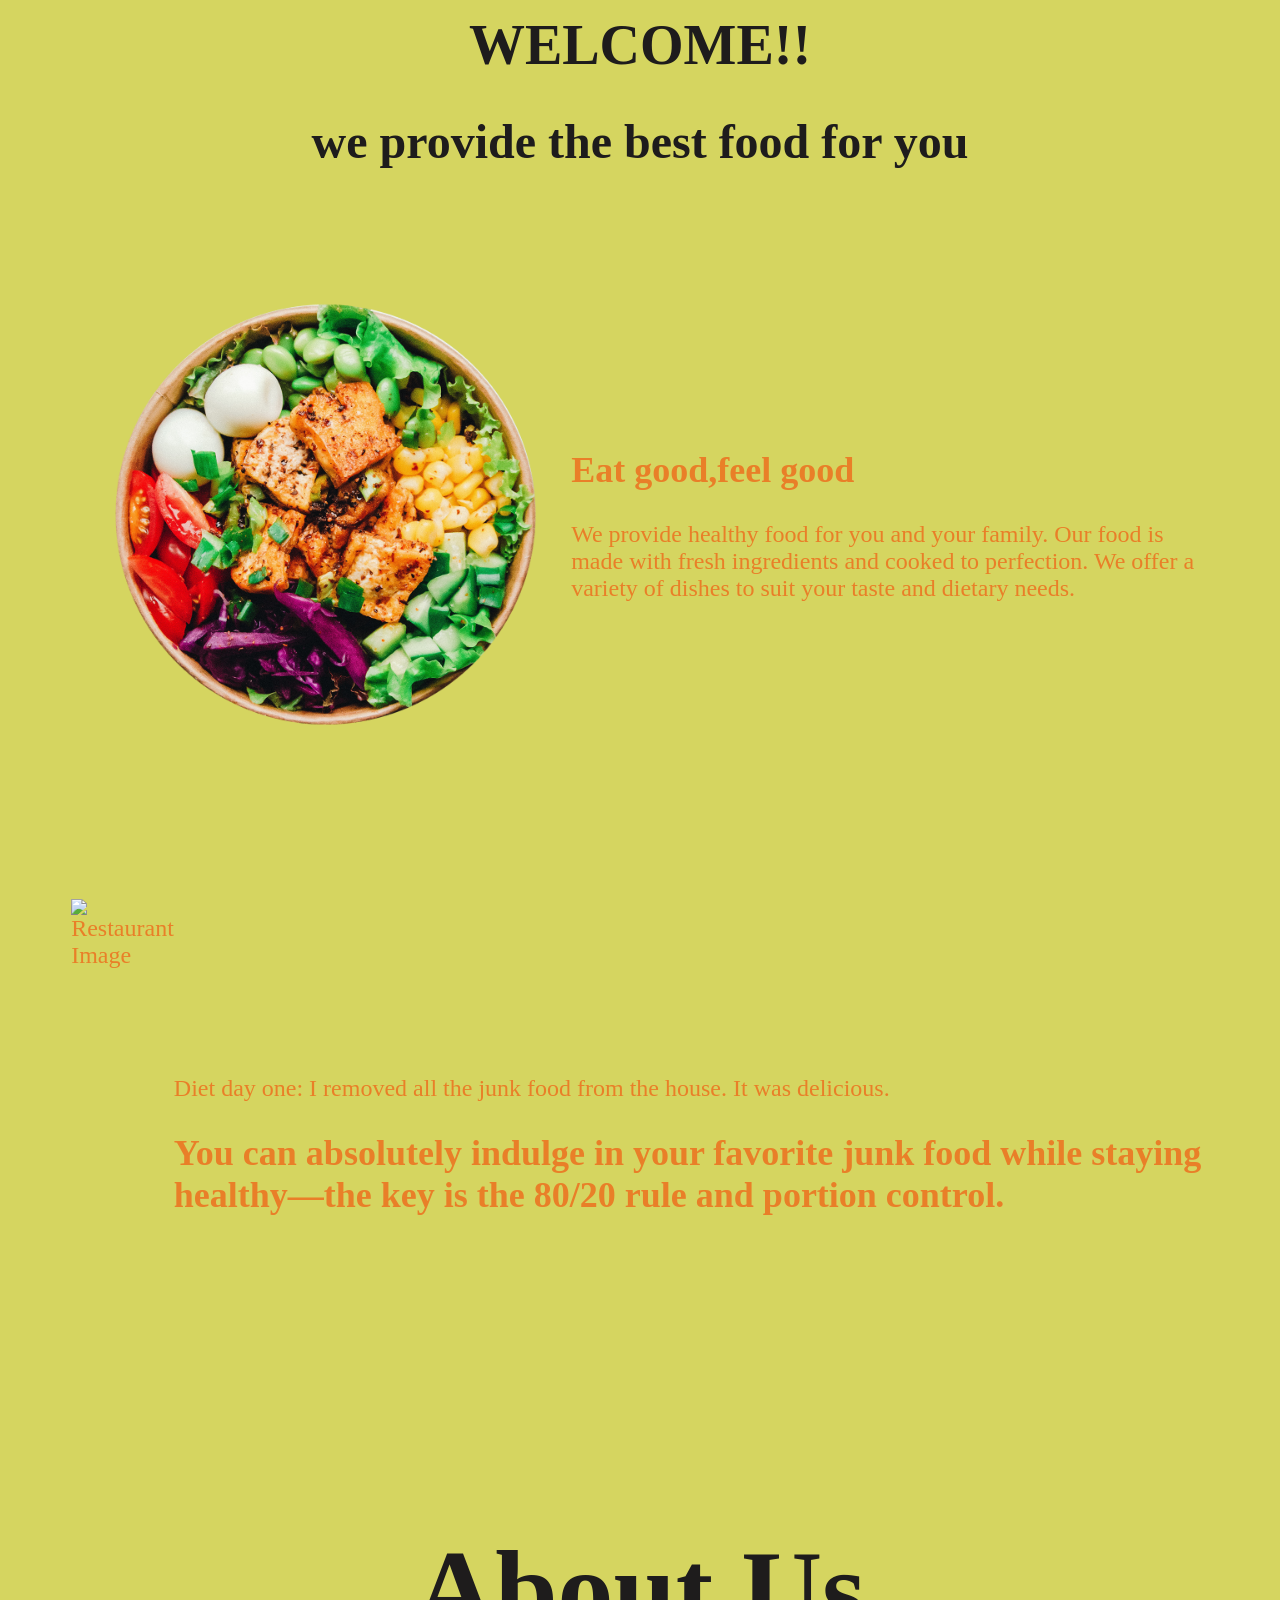
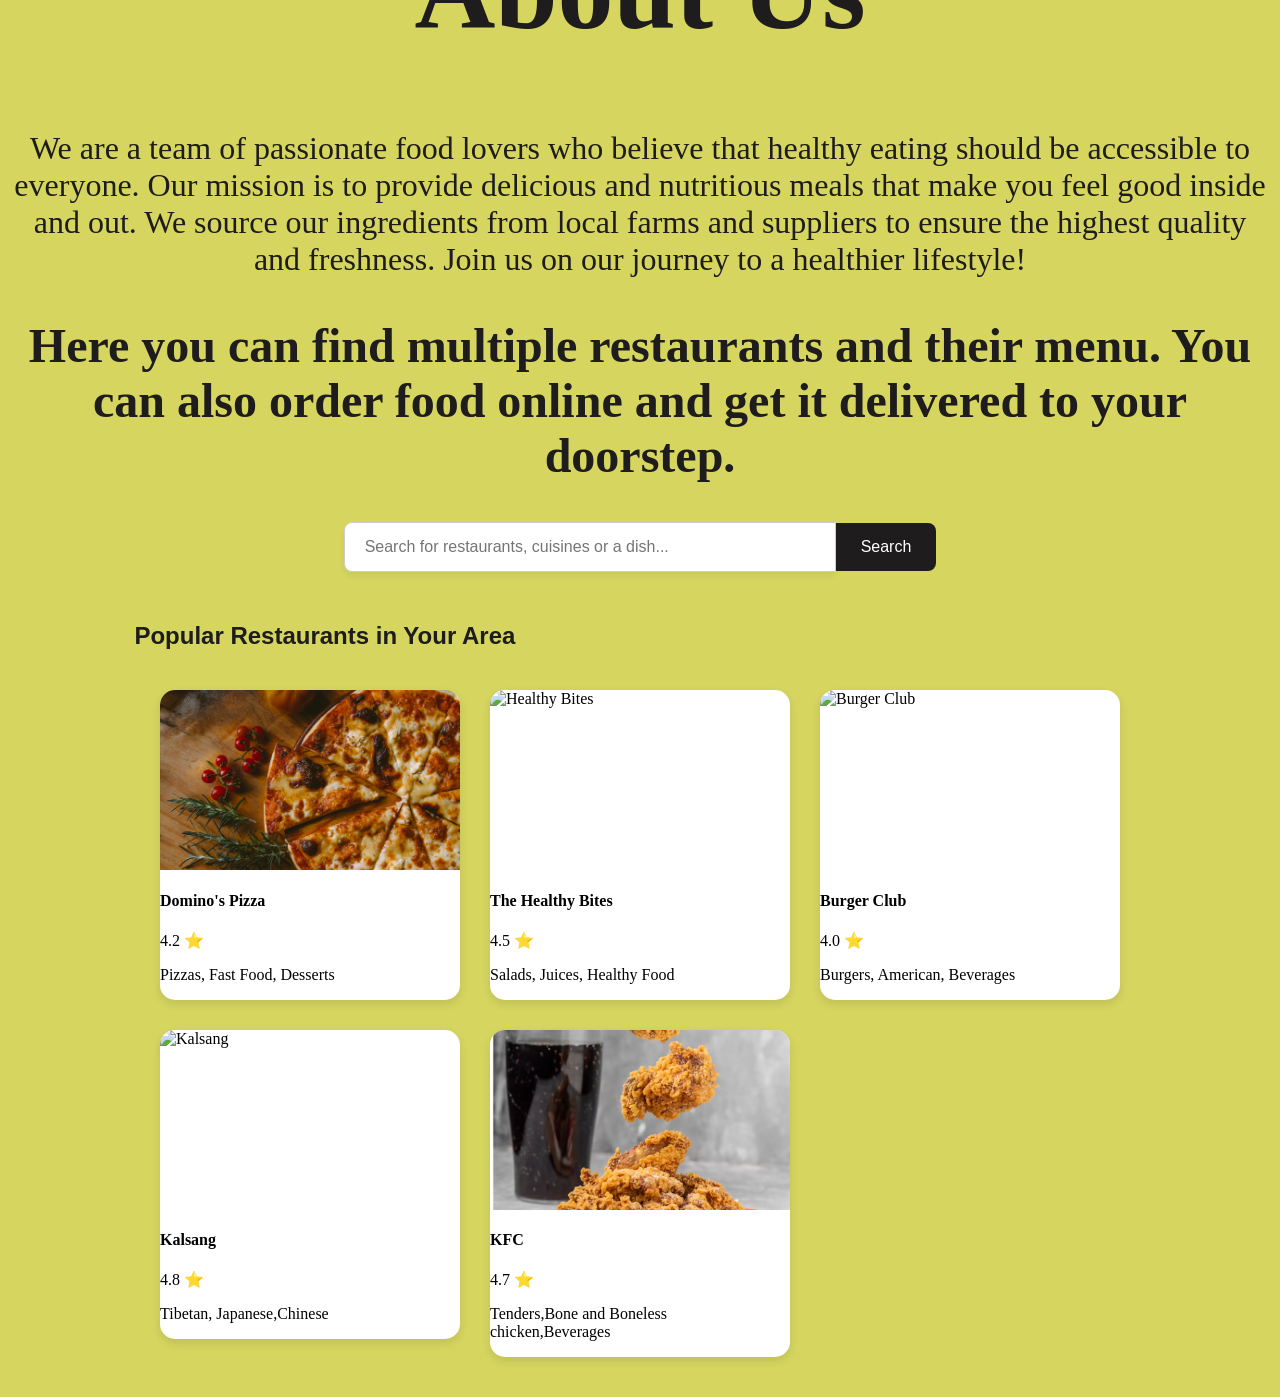
==== index.html @ 192c7100 "main file" ====
<!DOCTYPE html>
<html lang="en">
<head>
    <meta charset="UTF-8">
    <meta name="viewport" content="width=device-width, initial-scale=1.0">
    
    <link rel="stylesheet" href="style.css">
    <title>Restaurants landing page</title>
</head>
<body>
    <h1>WELCOME!!
    </h1>
    <h2 class="subtitle">we provide the best food for you</h2>
    <div class="food-container1">
        <img src="healthy.png" alt="Restaurant Image" height="500" id="healthy">
        <div class="food-text1">
            <h2>Eat good,feel good</h2>
            <p>We provide healthy food for you and your family. Our food is made with fresh ingredients and cooked to perfection. We offer a variety of dishes to suit your taste and dietary needs.</p>
        </div>
    </div>
    <div class="food-container2">
        <img src="pizza.png" alt="Restaurant Image" height="500" id="pizza">
        <div class="food-text2">
            <p>Diet day one: I removed all the junk food from the house. It was delicious.</p>

            <h2>You can absolutely indulge in your favorite junk food while staying healthy—the key is the 80/20 rule and portion control. </h2>
        </div>
    </div>
    <div class="about">
      <h1>About Us</h1>
        <p>We are a team of passionate food lovers who believe that healthy eating should be accessible to everyone. Our mission is to provide delicious and nutritious meals that make you feel good inside and out. We source our ingredients from local farms and suppliers to ensure the highest quality and freshness. Join us on our journey to a healthier lifestyle!</p>
        <h2 class="know more">Here you can find multiple restaurants and their menu. You can also order food online and get it delivered to your doorstep.</h2>
    </div>
    <!-- Search bar ka container -->
<div class="search-container">
    <input type="text" placeholder="Search for restaurants, cuisines or a dish..." class="search-input">
    <button class="search-btn">Search</button>
</div>
<div class="restraurants-section">
    <h2 class="section-title">Popular Restaurants in Your Area</h2>
    <div class="cards-container">
    <!-- Card 1 -->
     <a href="dominos.html" style="text-decoration: none;color: inherit;">
    <div class="res-card">
        <img src="pizza_slice.jpg" alt="Pizza Slice" class="res-img">
        <div class="res-details">
            <div class="res-row">
                <h4 class="res-name">Domino's Pizza</h4>
                <span class="res-rating">4.2 ⭐</span>
            </div>
            <p class="res-cuisine">Pizzas, Fast Food, Desserts</p>
        </div>
    </div>
     </a>

    <!-- Card 2 -->
     <a href="healthy-bites.html" style="text-decoration: none;color: inherit;">
    <div class="res-card">
        <img src="healthy-bites.jpg" alt="Healthy Bites" class="res-img">
        <div class="res-details">
            <div class="res-row">
                <h4 class="res-name">The Healthy Bites</h4>
                <span class="res-rating">4.5 ⭐</span>
            </div>
            <p class="res-cuisine">Salads, Juices, Healthy Food</p>
        </div>
    </div>
    </a>

    <!-- Card 3 -->
     <a href="burger-club.html" style="text-decoration: none;color: inherit;">
    <div class="res-card">
        <img src="burger-club.jpg" alt="Burger Club" class="res-img">
        <div class="res-details">
            <div class="res-row">
                <h4 class="res-name">Burger Club</h4>
                <span class="res-rating">4.0 ⭐</span>
            </div>
            <p class="res-cuisine">Burgers, American, Beverages</p>
        </div>
    </div>
     </a>

    <!-- Card 4 -->
     <a href="kalsang.html" style="text-decoration: none;color: inherit;">
    <div class="res-card">
        <img src="kalsang.jpg" alt="Kalsang" class="res-img">
        <div class="res-details">
            <div class="res-row">
                <h4 class="res-name">Kalsang</h4>
                <span class="res-rating">4.8 ⭐</span>
            </div>
            <p class="res-cuisine">Tibetan, Japanese,Chinese</p>
        </div>
    </div>
     </a>

    <!-- Card 5 -->
     <a href="kfc.html" style="text-decoration: none;color: inherit;">
    <div class="res-card">
        <img src="kfc.png" alt="KFC" class="res-img">
        <div class="res-details">
            <div class="res-row">
                <h4 class="res-name">KFC</h4>
                <span class="res-rating">4.7 ⭐</span>
            </div>
            <p class="res-cuisine">Tenders,Bone and Boneless chicken,Beverages</p>
        </div>
    </div>
</div> 
</a>

</div>
</body>
</html>
---- style.css ----
h1{
    color: #1e1c1c;
    font-size: 3.5em;
    text-align: center;
    margin-top: 1%;
}
.subtitle{
    color: #1e1c1c;
    font-size: 3em;
    text-align: center;
    margin-top: 1%;
}
body{
    background-color: rgb(213, 213, 96);
}
.food-container1{
    display: flex;
    flex-direction: row;
    align-items: center;
    justify-content: flex-start;
    color: #e97f28;
    font-size: 1.5em;
    padding: 5%;

}
.food-container2{
    display: flex;
    flex-direction: row;
    align-items: center;
    justify-content: flex-start;
    color: #e97f28;
    font-size: 1.5em;
    padding: 5%;
}
.about{
    color: #1e1c1c;
    font-size: 2em;
    text-align: center;
    margin-top: 2em;
}
/* Container ko center karne ke liye */
.search-container {
    display: flex;
    justify-content: center;
    align-items: center;
    margin-top: 30px; /* Text se thoda gap rakhne ke liye */
    margin-bottom: 50px;
}

/* Input box ki styling */
.search-input {
    width: 450px;
    padding: 15px 20px;
    font-size: 16px;
    border: 1px solid #ccc;
    border-radius: 8px 0 0 8px; /* Left side se rounder corners */
    outline: none;
    box-shadow: 0px 4px 6px rgba(0, 0, 0, 0.05);
}

/* Button ki styling */
.search-btn {
    padding: 15px 25px;
    font-size: 16px;
    background-color: #1e1c1c; /* Tumhari heading waala dark color */
    color: white;
    border: none;
    border-radius: 0 8px 8px 0; /* Right side se rounder corners */
    cursor: pointer;
    transition: background 0.3s ease;
}

/* Hover karne par button ka effect */
.search-btn:hover {
    background-color: #444;
}
/* Section Title styling */
.section-title {
    font-family: sans-serif;
    color: #1e1c1c;
    margin-left: 10%;
    margin-top: 40px;
    margin-bottom: 20px;
}
/* 1. Main Parent Grid Container */
.cards-container {
    display: grid !important;
    grid-template-columns: repeat(3, 300px) !important; /* Strict 3 columns side-by-side */
    justify-content: center !important; /* Horizontally ekdum center align */
    gap: 30px !important; /* Cards ke beech ka equal gap */
    max-width: 1050px !important;
    margin: 40px auto !important; /* Screen par center rakhne ke liye */
    padding: 0 20px !important;
    justify-items: center !important;
}

/* 2. Anchor Tags inside container */
.cards-container a {
    display: block !important;
    text-decoration: none !important;
    color: inherit !important;
    width: 100% !important;
}

/* 3. Individual Restaurant Card Styling */
.res-card {
    width: 100% !important;
    background-color: white !important;
    border-radius: 15px !important;
    overflow: hidden !important;
    box-shadow: 0 4px 10px rgba(0,0,0,0.1) !important;
    transition: transform 0.2s ease, box-shadow 0.2s ease !important;
    cursor: pointer !important;
}

/* Hover Effect */
.res-card:hover {
    transform: translateY(-5px) !important;
    box-shadow: 0 8px 20px rgba(0,0,0,0.15) !important;
}

/* 4. Card Image Size Fix */
.res-img {
    width: 100% !important;
    height: 180px !important;
    object-fit: cover !important;
    display: block !important;
}
/* Menu Page ke Order Now buttons */
.menu-order-btn {
    background-color: #24963f; /* Zomato Green Color */
    color: white;
    text-decoration: none;
    padding: 10px 20px;
    border-radius: 8px;
    font-weight: bold;
    font-size: 14px;
    transition: background 0.2s;
}

.menu-order-btn:hover {
    background-color: #1c7531;
}
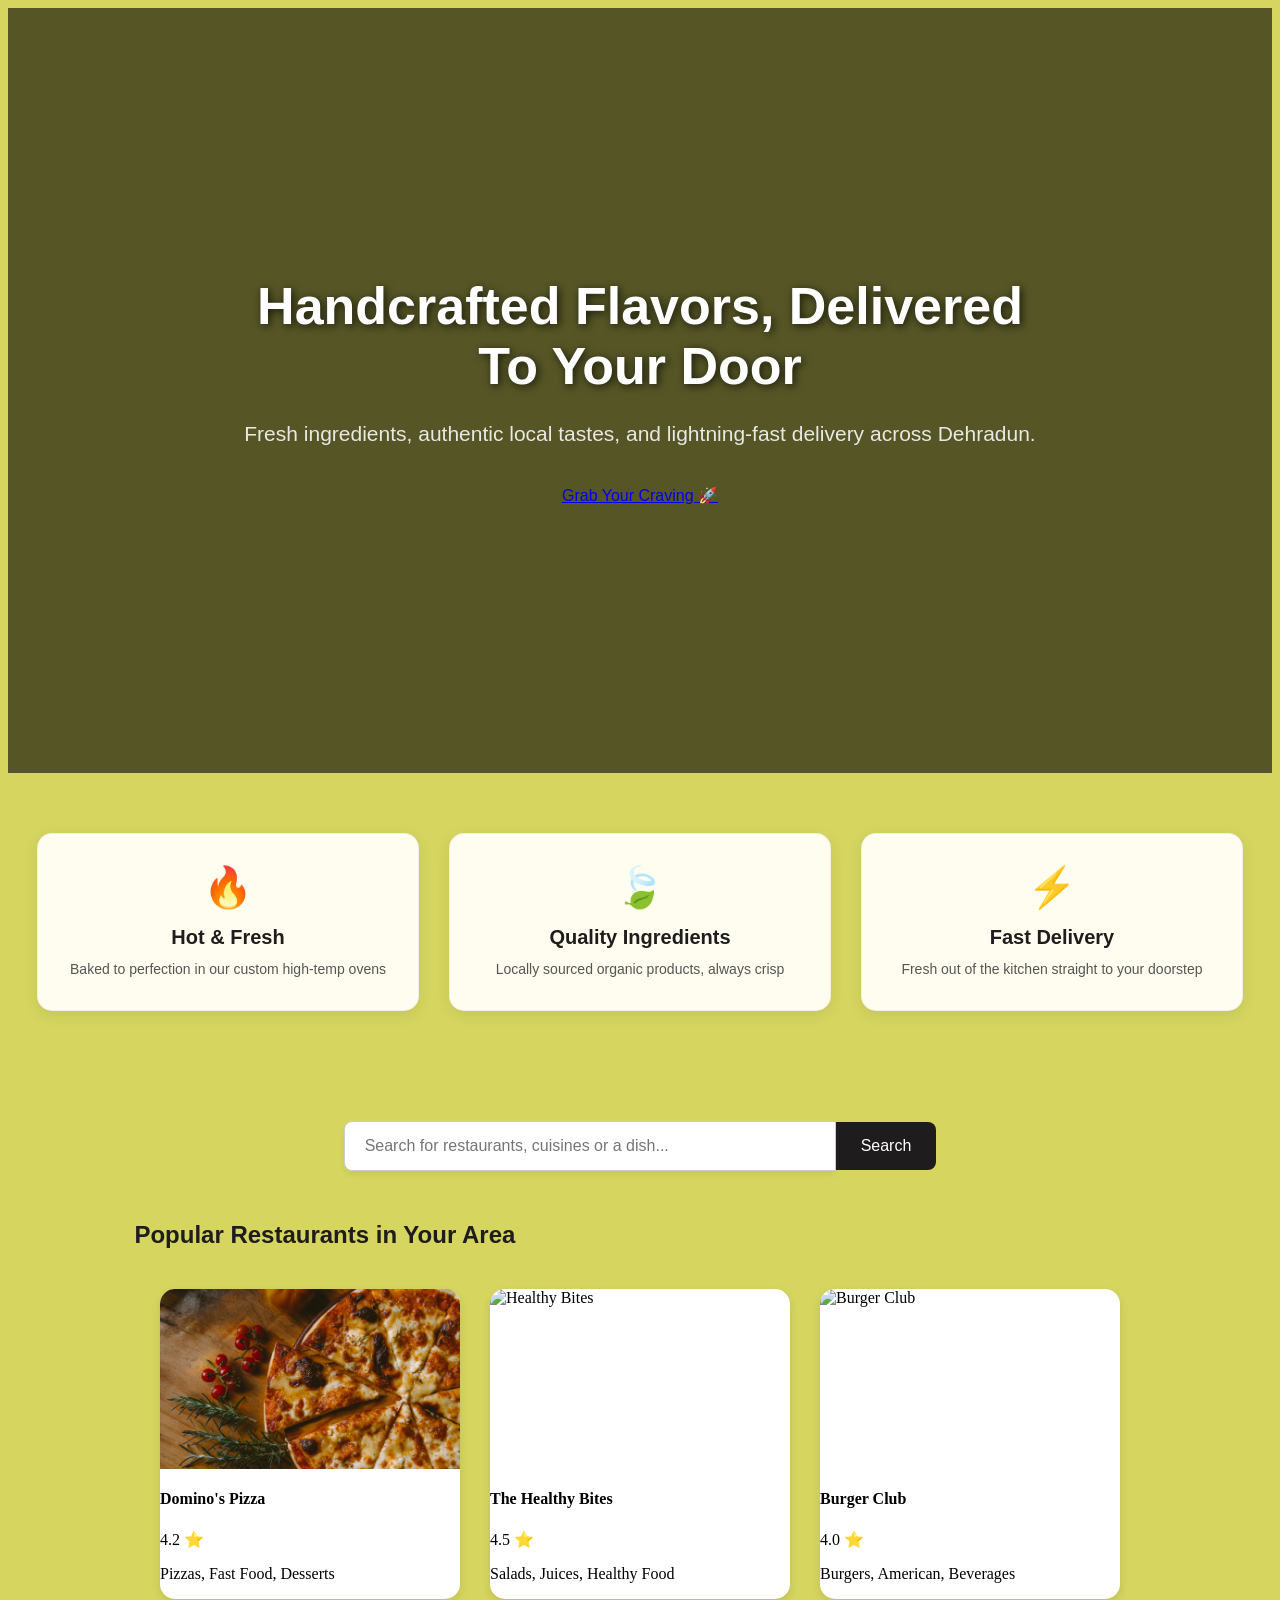
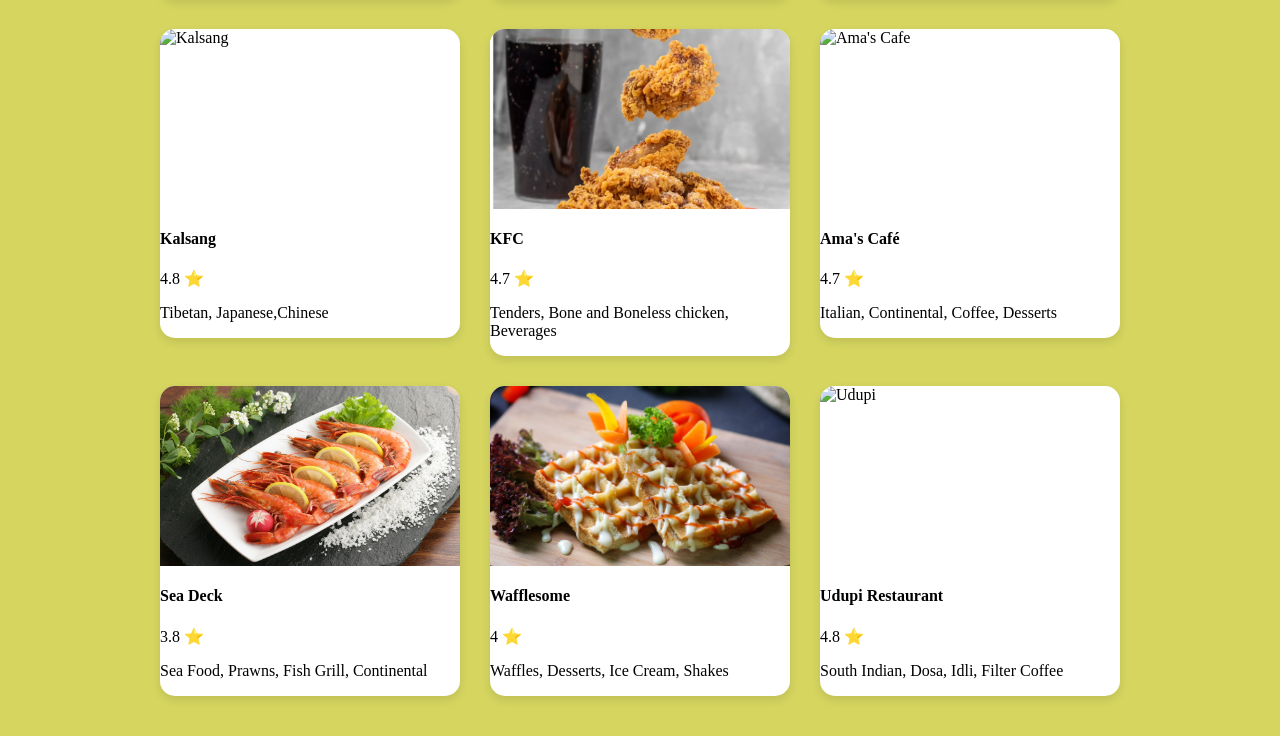
==== commit b89570f5: "main file" ====
--- a/index.html
+++ b/index.html
@@ -5,38 +5,48 @@
     <meta name="viewport" content="width=device-width, initial-scale=1.0">
     
     <link rel="stylesheet" href="style.css">
-    <title>Restaurants landing page</title>
+    <title>Restaurant landing page</title>
 </head>
 <body>
-    <h1>WELCOME!!
-    </h1>
-    <h2 class="subtitle">we provide the best food for you</h2>
-    <div class="food-container1">
-        <img src="healthy.png" alt="Restaurant Image" height="500" id="healthy">
-        <div class="food-text1">
-            <h2>Eat good,feel good</h2>
-            <p>We provide healthy food for you and your family. Our food is made with fresh ingredients and cooked to perfection. We offer a variety of dishes to suit your taste and dietary needs.</p>
-        </div>
-    </div>
-    <div class="food-container2">
-        <img src="pizza.png" alt="Restaurant Image" height="500" id="pizza">
-        <div class="food-text2">
-            <p>Diet day one: I removed all the junk food from the house. It was delicious.</p>
-
-            <h2>You can absolutely indulge in your favorite junk food while staying healthy—the key is the 80/20 rule and portion control. </h2>
-        </div>
-    </div>
-    <div class="about">
-      <h1>About Us</h1>
-        <p>We are a team of passionate food lovers who believe that healthy eating should be accessible to everyone. Our mission is to provide delicious and nutritious meals that make you feel good inside and out. We source our ingredients from local farms and suppliers to ensure the highest quality and freshness. Join us on our journey to a healthier lifestyle!</p>
-        <h2 class="know more">Here you can find multiple restaurants and their menu. You can also order food online and get it delivered to your doorstep.</h2>
-    </div>
-    <!-- Search bar ka container -->
+<div class="hero-section" style="position: relative; width: 100%; height: 85vh; background-image: url('https://images.unsplash.com/photo-1504674900247-0877df9cc836?w=1600&auto=format&fit=crop&q=80'); background-size: cover; background-position: center; display: flex; justify-content: center; align-items: center; text-align: center;">
+        <div class="hero-overlay" style="position: absolute; top: 0; left: 0; width: 100%; height: 100%; background-color: rgba(0, 0, 0, 0.6); z-index: 1;"></div>
+        <div class="hero-content" style="position: relative; z-index: 2; max-width: 800px; padding: 0 20px; color: white; font-family: Arial, sans-serif;">
+            <h1 style="font-size: 52px; font-weight: 800; margin-bottom: 20px; color: white !important; text-shadow: 2px 2px 8px rgba(0,0,0,0.7); margin-top: 0;">
+                Handcrafted Flavors, Delivered To Your Door
+            </h1>
+            <p style="font-size: 21px; margin-bottom: 35px; color: #f0f0f0 !important; opacity: 0.95; line-height: 1.6;">
+                Fresh ingredients, authentic local tastes, and lightning-fast delivery across Dehradun.
+            </p>
+            <a href="#target-restaurant-zone" class="hero-btn">Grab Your Craving 🚀</a>
+        </div>
+    </div>
+<div class="features-row" style="display: flex; justify-content: center; gap: 30px; padding: 60px 20px; background-color: rgb(213, 213, 96); font-family: Arial, sans-serif;">
+        
+        <div class="feature-card" style="flex: 1; max-width: 320px; background: #fffdf0; padding: 30px; border-radius: 15px; text-align: center; box-shadow: 0 4px 15px rgba(0,0,0,0.08); border: 1px solid rgba(0,0,0,0.05);">
+            <div style="font-size: 40px; color: #e44d26; margin-bottom: 15px;">🔥</div>
+            <h3 style="margin: 0 0 10px 0; color: #1e1c1c; font-size: 20px; font-weight: bold;">Hot & Fresh</h3>
+            <p style="margin: 0; color: #555; font-size: 14px; line-height: 1.5;">Baked to perfection in our custom high-temp ovens</p>
+        </div>
+        
+        <div class="feature-card" style="flex: 1; max-width: 320px; background: #fffdf0; padding: 30px; border-radius: 15px; text-align: center; box-shadow: 0 4px 15px rgba(0,0,0,0.08); border: 1px solid rgba(0,0,0,0.05);">
+            <div style="font-size: 40px; color: #e44d26; margin-bottom: 15px;">🍃</div>
+            <h3 style="margin: 0 0 10px 0; color: #1e1c1c; font-size: 20px; font-weight: bold;">Quality Ingredients</h3>
+            <p style="margin: 0; color: #555; font-size: 14px; line-height: 1.5;">Locally sourced organic products, always crisp</p>
+        </div>
+        
+        <div class="feature-card" style="flex: 1; max-width: 320px; background: #fffdf0; padding: 30px; border-radius: 15px; text-align: center; box-shadow: 0 4px 15px rgba(0,0,0,0.08); border: 1px solid rgba(0,0,0,0.05);">
+            <div style="font-size: 40px; color: #e44d26; margin-bottom: 15px;">⚡</div>
+            <h3 style="margin: 0 0 10px 0; color: #1e1c1c; font-size: 20px; font-weight: bold;">Fast Delivery</h3>
+            <p style="margin: 0; color: #555; font-size: 14px; line-height: 1.5;">Fresh out of the kitchen straight to your doorstep</p>
+        </div>
+        
+    </div>
+    <div id="target-restaurant-zone" style="background-color: rgb(213, 213, 96); padding-top: 20px;">    <!-- Search bar ka container -->
 <div class="search-container">
     <input type="text" placeholder="Search for restaurants, cuisines or a dish..." class="search-input">
     <button class="search-btn">Search</button>
 </div>
-<div class="restraurants-section">
+<div class="restaurants-section">
     <h2 class="section-title">Popular Restaurants in Your Area</h2>
     <div class="cards-container">
     <!-- Card 1 -->
@@ -96,20 +106,110 @@
      </a>
 
     <!-- Card 5 -->
-     <a href="kfc.html" style="text-decoration: none;color: inherit;">
-    <div class="res-card">
-        <img src="kfc.png" alt="KFC" class="res-img">
-        <div class="res-details">
-            <div class="res-row">
-                <h4 class="res-name">KFC</h4>
-                <span class="res-rating">4.7 ⭐</span>
-            </div>
-            <p class="res-cuisine">Tenders,Bone and Boneless chicken,Beverages</p>
-        </div>
-    </div>
+ <a href="kfc.html" style="text-decoration: none; color: inherit;">
+            <div class="res-card">
+                <img src="kfc.png" alt="KFC" class="res-img">
+                <div class="res-details">
+                    <div class="res-row">
+                        <h4 class="res-name">KFC</h4>
+                        <span class="res-rating">4.7 ⭐</span>
+                    </div>
+                    <p class="res-cuisine">Tenders, Bone and Boneless chicken, Beverages</p>
+                </div>
+            </div>
+        </a>
+
+        <a href="ama.html" style="text-decoration: none; color: inherit;">
+            <div class="res-card">
+                <img src="italian.jpg" alt="Ama's Cafe" class="res-img" style="object-position: center 65%; object-fit: cover;">
+                <div class="res-details">
+                    <div class="res-row">
+                        <h4 class="res-name">Ama's Café</h4>
+                        <span class="res-rating">4.7 ⭐</span>
+                    </div>
+                    <p class="res-cuisine">Italian, Continental, Coffee, Desserts</p>
+                </div>
+            </div>
+        </a>
+        <!-- Card 7: Sea Deck -->
+        <a href="sea-deck.html" style="text-decoration: none; color: inherit;">
+            <div class="res-card">
+                <!-- Mast aesthetic seafood picture ka Unsplash URL -->
+                <img src="seafood.jpg" 
+                     alt="Sea Deck" 
+                     class="res-img" 
+                     style="object-position: center; object-fit: cover;">
+                <div class="res-details">
+                    <div class="res-row">
+                        <h4 class="res-name">Sea Deck</h4>
+                        <span class="res-rating">3.8 ⭐</span>
+                    </div>
+                    <p class="res-cuisine">Sea Food, Prawns, Fish Grill, Continental</p>
+                </div>
+            </div>
+        </a>
+
+        <!-- Card 8: Wafflesome -->
+        <a href="wafflesome.html" style="text-decoration: none; color: inherit;">
+            <div class="res-card">
+                <!-- Mast dynamic aur loaded waffles ki image -->
+                <img src="waffle.jpg" 
+                     alt="Wafflesome" 
+                     class="res-img" 
+                     style="object-position: center; object-fit: cover;">
+                <div class="res-details">
+                    <div class="res-row">
+                        <h4 class="res-name">Wafflesome</h4>
+                        <span class="res-rating">4 ⭐</span>
+                    </div>
+                    <p class="res-cuisine">Waffles, Desserts, Ice Cream, Shakes</p>
+                </div>
+            </div>
+        </a>
+
+        <!-- Card 9: Udupi -->
+        <a href="udupi.html" style="text-decoration: none; color: inherit;">
+            <div class="res-card">
+                <!-- Crispy Dosa aur Sambar ki mast picture -->
+                <img src="udupi.jpg" 
+                     alt="Udupi" 
+                     class="res-img" 
+                     style="object-position: center; object-fit: cover;">
+                <div class="res-details">
+                    <div class="res-row">
+                        <h4 class="res-name">Udupi Restaurant</h4>
+                        <span class="res-rating">4.8 ⭐</span>
+                    </div>
+                    <p class="res-cuisine">South Indian, Dosa, Idli, Filter Coffee</p>
+                </div>
+            </div>
+        </a>
 </div> 
-</a>
-
 </div>
+
+</div>
+<script>
+const searchInput = document.querySelector(".search-input");
+const restaurantCards = document.querySelectorAll(".res-card");
+
+searchInput.addEventListener("input", function () {
+    const filterValue = searchInput.value.toLowerCase().trim();
+
+    restaurantCards.forEach(function (card) {
+        const resName = card.querySelector(".res-name").textContent.toLowerCase();
+        const resCuisine = card.querySelector(".res-cuisine").textContent.toLowerCase();
+
+        if (
+            filterValue === "" ||
+            resName.includes(filterValue) ||
+            resCuisine.includes(filterValue)
+        ) {
+            card.style.display = "";
+        } else {
+            card.style.display = "none";
+        }
+    });
+});
+</script>
 </body>
-</html>+</html>
